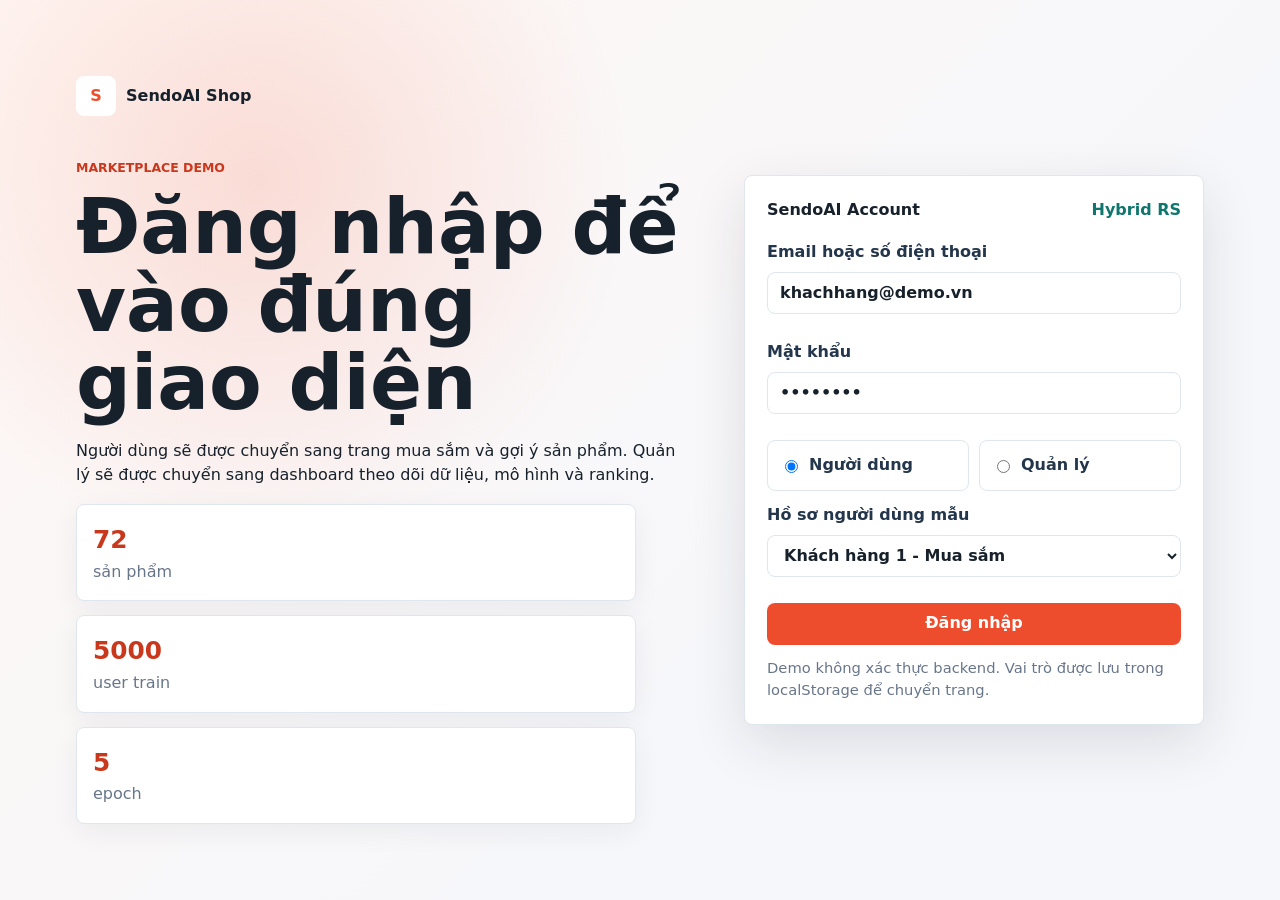
==== admin.html @ 26d89d8d "Split login user and admin pages" ====
<!doctype html>
<html lang="vi">
  <head>
    <meta charset="UTF-8" />
    <meta name="viewport" content="width=device-width, initial-scale=1.0" />
    <title>Trang quản lý - SendoAI Shop</title>
    <link rel="stylesheet" href="styles.css" />
  </head>
  <body data-page="admin">
    <header class="topbar">
      <a class="brand" href="admin.html" aria-label="SendoAI Admin"><span class="brand-logo">S</span><span>SendoAI Admin</span></a>
      <form class="search" role="search"><span aria-hidden="true">⌕</span><input id="adminSearchInput" type="search" placeholder="Tìm sản phẩm trong dashboard..." /></form>
      <nav class="nav-links" aria-label="Điều hướng">
        <a href="#adminDashboard">Dashboard</a>
        <a href="#model">Mô hình</a>
      </nav>
      <button class="ghost-button" id="logoutButton" type="button">Đăng xuất</button>
    </header>

    <main>
      <section id="adminDashboard" class="section admin-section">
        <div class="section-heading">
          <div><p class="eyebrow">Admin dashboard</p><h1>Giao diện người quản lý</h1></div>
          <p class="section-note">Theo dõi dữ liệu train, danh mục, top sản phẩm và cấu hình hệ thống gợi ý.</p>
        </div>
        <div class="admin-grid">
          <article><span>Sản phẩm</span><strong id="adminProductCount">0</strong><small>Sản phẩm đang hiển thị</small></article>
          <article><span>Người dùng train</span><strong id="adminUserCount">0</strong><small>Từ dataset Olist</small></article>
          <article><span>Tương tác</span><strong id="adminInteractionCount">0</strong><small>Dùng cho Matrix Factorization</small></article>
          <article><span>Epoch</span><strong>5</strong><small>Huấn luyện CF</small></article>
        </div>
        <div class="admin-layout">
          <div class="admin-panel">
            <h3>Cấu hình Hybrid</h3>
            <p>Quản lý điều chỉnh tỷ lệ CF/CB để kiểm tra tác động lên ranking.</p>
            <div class="weight-control">
              <div><span>Trọng số hiện tại</span><strong id="adminWeightLabel">55% CF / 45% CB</strong></div>
              <input id="adminHybridWeight" type="range" min="0" max="100" value="55" />
            </div>
            <div class="formula"><span>Ranking formula</span><strong id="adminFormulaText">Hybrid = 0.55 × CF + 0.45 × CB</strong></div>
          </div>
          <div class="admin-panel">
            <h3>Top sản phẩm theo Hybrid</h3>
            <div class="admin-table" id="adminTopProducts"></div>
          </div>
          <div class="admin-panel">
            <h3>Phân bố danh mục</h3>
            <div class="admin-table" id="adminCategories"></div>
          </div>
        </div>
      </section>

      <section id="model" class="section model-section">
        <div class="section-heading">
          <div><p class="eyebrow">Training report</p><h2>Hệ thống gợi ý đã huấn luyện</h2></div>
          <p class="section-note">Dataset Olist, CF Matrix Factorization 5 epoch, kết hợp Content-Based.</p>
        </div>
        <div class="training-panel">
          <div><h3>RMSE theo epoch</h3><div id="epochBars" class="epoch-bars"></div></div>
          <div class="metric-list">
            <div><span>Users</span><strong id="metricUsers">0</strong></div>
            <div><span>Items</span><strong id="metricItems">0</strong></div>
            <div><span>Interactions</span><strong id="metricInteractions">0</strong></div>
          </div>
        </div>
      </section>
    </main>

    <div class="toast" id="toast" role="status" aria-live="polite"></div>
    <script src="model_data.js"></script>
    <script src="script.js"></script>
  </body>
</html>
---- styles.css ----
:root {
  --bg: #f6f7fb;
  --surface: #ffffff;
  --ink: #17212b;
  --muted: #68768a;
  --line: #dfe6ee;
  --primary: #ee4d2d;
  --primary-dark: #c9381c;
  --teal: #0f766e;
  --navy: #24364b;
  --yellow: #f6b73c;
  --soft: #fff3ee;
  --mint: #dff3eb;
  --shadow: 0 18px 55px rgba(23, 33, 43, 0.12);
}

* {
  box-sizing: border-box;
}

main,
section,
article,
aside,
form,
img,
.hero > *,
.topbar > *,
.recommendation-shell > *,
.training-panel > * {
  min-width: 0;
}

html {
  scroll-behavior: smooth;
}

body {
  margin: 0;
  overflow-x: hidden;
  background: var(--bg);
  color: var(--ink);
  font-family: Inter, ui-sans-serif, system-ui, -apple-system, BlinkMacSystemFont, "Segoe UI", sans-serif;
  line-height: 1.55;
}

button,
input,
select {
  font: inherit;
}

button {
  cursor: pointer;
}

a {
  color: inherit;
  text-decoration: none;
}

.topbar {
  position: sticky;
  top: 0;
  z-index: 40;
  display: grid;
  grid-template-columns: auto minmax(220px, 520px) 1fr auto auto;
  align-items: center;
  gap: 14px;
  min-height: 74px;
  padding: 12px clamp(18px, 4vw, 56px);
  background: linear-gradient(90deg, #f94f2f, #ff7048);
  color: white;
  box-shadow: 0 8px 24px rgba(201, 56, 28, 0.2);
}

.brand {
  display: inline-flex;
  align-items: center;
  gap: 10px;
  font-weight: 900;
}

.brand-logo {
  display: grid;
  place-items: center;
  width: 40px;
  height: 40px;
  border-radius: 8px;
  background: white;
  color: var(--primary);
}

.search {
  display: flex;
  align-items: center;
  gap: 8px;
  min-height: 46px;
  padding: 0 14px;
  border-radius: 8px;
  background: white;
  color: var(--muted);
}

.search input {
  width: 100%;
  border: 0;
  outline: 0;
  color: var(--ink);
}

.nav-links {
  display: flex;
  justify-content: flex-end;
  gap: 18px;
  font-weight: 700;
}

.ghost-button,
.cart-button,
.primary-button,
.secondary-button {
  min-height: 42px;
  border-radius: 8px;
  font-weight: 900;
}

.ghost-button {
  padding: 0 14px;
  border: 1px solid rgba(255, 255, 255, 0.55);
  background: rgba(255, 255, 255, 0.14);
  color: white;
}

.cart-button {
  display: inline-flex;
  align-items: center;
  gap: 10px;
  padding: 0 14px;
  border: 0;
  background: var(--navy);
  color: white;
}

.cart-button strong {
  display: grid;
  place-items: center;
  min-width: 24px;
  height: 24px;
  border-radius: 50%;
  background: white;
  color: var(--primary);
}

.hero {
  display: grid;
  grid-template-columns: minmax(0, 1.05fr) minmax(320px, 0.75fr);
  gap: clamp(28px, 5vw, 70px);
  align-items: center;
  padding: clamp(50px, 7vw, 90px) clamp(18px, 5vw, 72px);
  background:
    radial-gradient(circle at 80% 20%, rgba(238, 77, 45, 0.14), transparent 32%),
    linear-gradient(180deg, #fff7f4 0%, #f6f7fb 100%);
}

.login-page {
  min-height: 100vh;
  background:
    radial-gradient(circle at 20% 20%, rgba(238, 77, 45, 0.16), transparent 30%),
    linear-gradient(135deg, #fff7f4 0%, #f6f7fb 68%);
}

.login-screen {
  display: grid;
  grid-template-columns: minmax(0, 1fr) minmax(320px, 460px);
  align-items: center;
  gap: clamp(28px, 5vw, 70px);
  min-height: 100vh;
  padding: clamp(28px, 6vw, 76px);
}

.login-hero {
  max-width: 760px;
}

.login-brand {
  margin-bottom: 42px;
}

.auth-page-card {
  padding: 28px;
}

.form-note {
  margin: 0;
  color: var(--muted);
  font-size: 0.92rem;
}

.hero-copy {
  max-width: 780px;
}

.eyebrow {
  margin: 0 0 10px;
  color: var(--primary-dark);
  font-size: 0.78rem;
  font-weight: 900;
  letter-spacing: 0;
  text-transform: uppercase;
}

h1,
h2,
h3,
p {
  overflow-wrap: anywhere;
}

h1 {
  margin: 0;
  font-size: clamp(2.35rem, 6vw, 5.2rem);
  line-height: 1.02;
  letter-spacing: 0;
}

h2 {
  margin: 0;
  font-size: clamp(1.6rem, 3vw, 2.7rem);
  line-height: 1.14;
}

h3 {
  margin: 0 0 8px;
}

.hero-copy > p:not(.eyebrow),
.section-note,
.auth-copy p,
.login-card p,
.profile-panel p,
.model-grid p {
  color: var(--muted);
}

.hero-actions {
  display: flex;
  flex-wrap: wrap;
  gap: 12px;
  margin: 28px 0;
}

.primary-button {
  padding: 0 18px;
  border: 0;
  background: var(--primary);
  color: white;
}

.primary-button:hover {
  background: var(--primary-dark);
}

.secondary-button {
  display: inline-flex;
  align-items: center;
  justify-content: center;
  padding: 0 18px;
  border: 1px solid var(--line);
  background: white;
  color: var(--ink);
}

.full-width {
  width: 100%;
}

.hero-stats,
.category-strip,
.model-grid,
.metric-list {
  display: grid;
  gap: 14px;
}

.hero-stats {
  grid-template-columns: repeat(3, minmax(0, 1fr));
  max-width: 560px;
}

.hero-stats div,
.category-card,
.login-card,
.profile-panel,
.product-card,
.model-grid article,
.training-panel {
  border: 1px solid var(--line);
  border-radius: 8px;
  background: var(--surface);
  box-shadow: 0 8px 28px rgba(23, 33, 43, 0.06);
}

.hero-stats div {
  padding: 16px;
}

.hero-stats strong {
  display: block;
  color: var(--primary-dark);
  font-size: 1.55rem;
}

.hero-stats span {
  color: var(--muted);
}

.login-card {
  padding: 22px;
  box-shadow: var(--shadow);
}

.login-card-header {
  display: flex;
  justify-content: space-between;
  gap: 12px;
  margin-bottom: 18px;
  font-weight: 900;
}

.login-card-header strong {
  color: var(--teal);
}

label {
  display: grid;
  gap: 7px;
  margin-bottom: 14px;
  color: var(--navy);
  font-weight: 800;
}

input,
select {
  width: 100%;
  min-height: 42px;
  padding: 0 12px;
  border: 1px solid var(--line);
  border-radius: 8px;
  background: white;
  color: var(--ink);
}

.category-strip {
  grid-template-columns: repeat(6, minmax(0, 1fr));
  padding: 0 clamp(18px, 5vw, 72px) 34px;
  margin-top: -24px;
}

.category-card {
  display: flex;
  align-items: center;
  gap: 12px;
  padding: 16px;
}

.category-card span {
  display: grid;
  place-items: center;
  width: 42px;
  height: 42px;
  border-radius: 8px;
  background: var(--soft);
  color: var(--primary);
  font-weight: 900;
}

.category-card strong {
  display: block;
}

.category-card small {
  color: var(--muted);
}

.section {
  padding: clamp(52px, 7vw, 84px) clamp(18px, 5vw, 72px);
}

.soft-section,
.model-section,
.admin-section {
  background: #fff7f4;
}

.admin-only {
  display: none;
}

body[data-role="admin"] .admin-only {
  display: block;
}

body[data-role="admin"] .user-only,
body[data-role="admin"] .category-strip,
body[data-role="admin"] .cart-button {
  display: none;
}

body[data-role="user"] .admin-only,
body[data-role="guest"] .admin-only {
  display: none;
}

.section-heading {
  display: flex;
  align-items: flex-end;
  justify-content: space-between;
  gap: 24px;
  max-width: 1240px;
  margin: 0 auto 24px;
}

.profile-tabs,
.filter-tabs,
.tag-list {
  display: flex;
  flex-wrap: wrap;
  gap: 10px;
}

.profile-tabs button,
.filter-tabs button {
  min-height: 40px;
  padding: 0 14px;
  border: 1px solid var(--line);
  border-radius: 8px;
  background: white;
  color: var(--ink);
  font-weight: 900;
}

.profile-tabs button.active,
.filter-tabs button.active {
  border-color: var(--primary);
  background: var(--primary);
  color: white;
}

.recommendation-shell {
  display: grid;
  grid-template-columns: 320px minmax(0, 1fr);
  gap: 18px;
  max-width: 1240px;
  margin: 0 auto;
}

.profile-panel {
  padding: 22px;
}

.tag-list span {
  padding: 6px 10px;
  border-radius: 999px;
  background: var(--mint);
  color: var(--teal);
  font-weight: 900;
}

.weight-control {
  margin: 20px 0;
  padding-top: 18px;
  border-top: 1px solid var(--line);
}

.weight-control div {
  display: flex;
  justify-content: space-between;
  gap: 12px;
  margin-bottom: 8px;
}

.weight-control span {
  color: var(--muted);
}

.weight-control input {
  padding: 0;
  accent-color: var(--primary);
}

.formula {
  padding: 14px;
  border-radius: 8px;
  background: var(--soft);
}

.formula span {
  display: block;
  color: var(--primary-dark);
  font-size: 0.8rem;
  font-weight: 900;
  text-transform: uppercase;
}

.product-grid {
  display: grid;
  grid-template-columns: repeat(4, minmax(0, 1fr));
  gap: 16px;
  max-width: 1240px;
  margin: 0 auto;
}

.compact-grid {
  grid-template-columns: repeat(5, minmax(0, 1fr));
}

.product-card {
  overflow: hidden;
}

.product-visual {
  position: relative;
  display: grid;
  place-items: center;
  width: 100%;
  aspect-ratio: 1.15 / 1;
  border: 0;
  color: white;
}

.product-visual span {
  font-size: 3rem;
}

.product-visual small {
  position: absolute;
  right: 12px;
  bottom: 10px;
  font-weight: 900;
}

.product-info {
  padding: 14px;
}

.product-meta,
.score-row,
.card-actions {
  display: flex;
  align-items: center;
  justify-content: space-between;
  gap: 10px;
}

.product-meta {
  color: var(--muted);
  font-size: 0.84rem;
}

.product-meta strong {
  color: var(--yellow);
}

.product-info h3 {
  min-height: 52px;
  margin: 8px 0;
  font-size: 1rem;
  line-height: 1.28;
}

.price {
  margin: 0 0 10px;
  color: var(--primary);
  font-size: 1.1rem;
  font-weight: 900;
}

.score-chips {
  display: flex;
  flex-wrap: wrap;
  gap: 7px;
  margin-bottom: 10px;
}

.score-chips span {
  padding: 4px 8px;
  border-radius: 999px;
  background: #f1f4f7;
  color: var(--muted);
  font-size: 0.76rem;
  font-weight: 900;
}

.score-bar {
  height: 8px;
  overflow: hidden;
  border-radius: 999px;
  background: #edf1f4;
}

.score-bar span {
  display: block;
  height: 100%;
  border-radius: inherit;
  background: var(--primary);
}

.score-row {
  margin-top: 8px;
  color: var(--muted);
  font-size: 0.84rem;
}

.card-actions {
  margin-top: 12px;
}

.card-actions button {
  min-height: 36px;
  padding: 0 10px;
  border-radius: 8px;
  font-weight: 900;
}

.card-actions button:first-child {
  border: 0;
  background: var(--primary);
  color: white;
}

.card-actions button:last-child {
  border: 1px solid var(--line);
  background: white;
}

.model-grid {
  grid-template-columns: repeat(4, minmax(0, 1fr));
  max-width: 1240px;
  margin: 0 auto;
}

.admin-grid {
  display: grid;
  grid-template-columns: repeat(4, minmax(0, 1fr));
  gap: 16px;
  max-width: 1240px;
  margin: 0 auto 18px;
}

.admin-grid article,
.admin-panel {
  border: 1px solid var(--line);
  border-radius: 8px;
  background: white;
  box-shadow: 0 8px 28px rgba(23, 33, 43, 0.06);
}

.admin-grid article {
  padding: 18px;
}

.admin-grid span,
.admin-grid small {
  display: block;
  color: var(--muted);
}

.admin-grid strong {
  display: block;
  margin: 4px 0;
  color: var(--primary-dark);
  font-size: 2rem;
}

.admin-layout {
  display: grid;
  grid-template-columns: 340px minmax(0, 1fr) minmax(0, 0.8fr);
  gap: 16px;
  max-width: 1240px;
  margin: 0 auto;
}

.admin-panel {
  padding: 20px;
}

.admin-panel p {
  color: var(--muted);
}

.admin-table {
  display: grid;
  gap: 10px;
}

.admin-row {
  display: grid;
  grid-template-columns: 34px minmax(0, 1fr) auto auto;
  align-items: center;
  gap: 10px;
  padding: 10px;
  border-radius: 8px;
  background: #f8fafc;
}

.admin-row span {
  display: grid;
  place-items: center;
  width: 28px;
  height: 28px;
  border-radius: 8px;
  background: var(--soft);
  color: var(--primary);
  font-weight: 900;
}

.admin-row em {
  color: var(--muted);
  font-style: normal;
  font-size: 0.84rem;
}

.admin-row b {
  color: var(--teal);
}

.model-grid article {
  padding: 20px;
}

.model-grid article > span {
  display: grid;
  place-items: center;
  width: 38px;
  height: 32px;
  margin-bottom: 14px;
  border-radius: 8px;
  background: var(--soft);
  color: var(--primary);
  font-weight: 900;
}

.training-panel {
  display: grid;
  grid-template-columns: minmax(0, 1fr) 320px;
  gap: 22px;
  max-width: 1240px;
  margin: 18px auto 0;
  padding: 22px;
}

.epoch-bars {
  display: grid;
  gap: 10px;
}

.epoch-row {
  display: grid;
  grid-template-columns: 76px minmax(0, 1fr) 70px;
  align-items: center;
  gap: 12px;
}

.epoch-track {
  height: 10px;
  overflow: hidden;
  border-radius: 999px;
  background: #edf1f4;
}

.epoch-track span {
  display: block;
  height: 100%;
  border-radius: inherit;
  background: var(--teal);
}

.metric-list {
  grid-template-columns: 1fr;
}

.metric-list div {
  display: flex;
  justify-content: space-between;
  padding: 14px;
  border-radius: 8px;
  background: #f8fafc;
}

.modal {
  position: fixed;
  inset: 0;
  z-index: 80;
  display: none;
  place-items: center;
  padding: 18px;
  background: rgba(23, 33, 43, 0.5);
}

.modal.open {
  display: grid;
}

.modal-panel {
  position: relative;
  width: min(860px, 100%);
  border-radius: 8px;
  background: white;
  box-shadow: var(--shadow);
}

.close-button {
  position: absolute;
  top: 12px;
  right: 12px;
  width: 38px;
  height: 38px;
  border: 1px solid var(--line);
  border-radius: 8px;
  background: white;
  font-size: 1.4rem;
}

.auth-layout {
  display: grid;
  grid-template-columns: 0.85fr 1fr;
  gap: 22px;
  padding: 34px;
}

.auth-copy {
  padding: 22px;
  border-radius: 8px;
  background: var(--soft);
}

.auth-form {
  display: grid;
  gap: 12px;
}

.role-picker {
  display: grid;
  grid-template-columns: repeat(2, minmax(0, 1fr));
  gap: 10px;
}

.role-picker label {
  display: flex;
  align-items: center;
  gap: 8px;
  margin: 0;
  padding: 12px;
  border: 1px solid var(--line);
  border-radius: 8px;
}

.role-picker input {
  width: auto;
  min-height: auto;
}

.cart-drawer {
  position: fixed;
  top: 0;
  right: 0;
  z-index: 70;
  display: flex;
  flex-direction: column;
  width: min(410px, 100vw);
  height: 100vh;
  padding: 22px;
  border-left: 1px solid var(--line);
  background: white;
  box-shadow: var(--shadow);
  transform: translateX(105%);
  transition: transform 200ms ease;
}

.cart-drawer.open {
  transform: translateX(0);
}

.cart-head,
.cart-total,
.cart-item {
  display: flex;
  align-items: center;
  justify-content: space-between;
  gap: 12px;
}

.cart-head button {
  width: 38px;
  height: 38px;
  border: 1px solid var(--line);
  border-radius: 8px;
  background: white;
  font-size: 1.4rem;
}

.cart-items {
  display: grid;
  gap: 12px;
  flex: 1;
  overflow: auto;
  padding: 18px 0;
}

.cart-item {
  padding: 12px;
  border: 1px solid var(--line);
  border-radius: 8px;
}

.cart-item span {
  color: var(--muted);
}

.cart-total {
  padding: 16px 0;
  border-top: 1px solid var(--line);
}

.empty {
  color: var(--muted);
}

.toast {
  position: fixed;
  left: 50%;
  bottom: 24px;
  z-index: 90;
  max-width: min(520px, calc(100vw - 32px));
  padding: 12px 16px;
  border-radius: 8px;
  background: var(--ink);
  color: white;
  opacity: 0;
  transform: translate(-50%, 16px);
  transition: opacity 180ms ease, transform 180ms ease;
}

.toast.show {
  opacity: 1;
  transform: translate(-50%, 0);
}

@media (max-width: 1100px) {
  .topbar {
    grid-template-columns: auto minmax(200px, 1fr) auto auto;
  }

  .nav-links {
    display: none;
  }

  .hero,
  .login-screen,
  .recommendation-shell,
  .training-panel,
  .admin-layout {
    grid-template-columns: 1fr;
  }

  .category-strip,
  .product-grid,
  .compact-grid,
  .model-grid,
  .admin-grid {
    grid-template-columns: repeat(2, minmax(0, 1fr));
  }
}

@media (max-width: 720px) {
  .topbar {
    display: flex;
    flex-wrap: wrap;
  }

  .brand {
    max-width: calc(100% - 72px);
  }

  .search {
    flex: 1 0 100%;
    order: 5;
  }

  .ghost-button {
    display: none;
  }

  .cart-button {
    position: fixed;
    top: 14px;
    right: 18px;
    width: 46px;
    padding: 0;
    justify-content: center;
  }

  .cart-button span {
    display: none;
  }

  h1 {
    max-width: calc(100vw - 48px);
    font-size: 1.72rem;
    line-height: 1.12;
  }

  .hero-copy,
  .login-hero,
  .login-card,
  .section-heading,
  .recommendation-shell,
  .training-panel {
    width: min(320px, calc(100vw - 48px));
    max-width: min(320px, calc(100vw - 48px));
    justify-self: start;
  }

  .hero-actions {
    display: grid;
    grid-template-columns: 1fr;
  }

  .primary-button,
  .secondary-button {
    width: 100%;
  }
  }

  .hero-stats,
  .category-strip,
  .product-grid,
  .compact-grid,
  .model-grid,
  .admin-grid {
    grid-template-columns: 1fr;
  }

  .admin-row {
    grid-template-columns: 28px minmax(0, 1fr);
  }

  .admin-row em,
  .admin-row b {
    grid-column: 2;
  }

  .section-heading {
    align-items: flex-start;
    flex-direction: column;
  }

  .auth-layout {
    grid-template-columns: 1fr;
    padding: 22px;
  }

  .epoch-row {
    grid-template-columns: 58px minmax(0, 1fr) 62px;
    font-size: 0.86rem;
  }
}
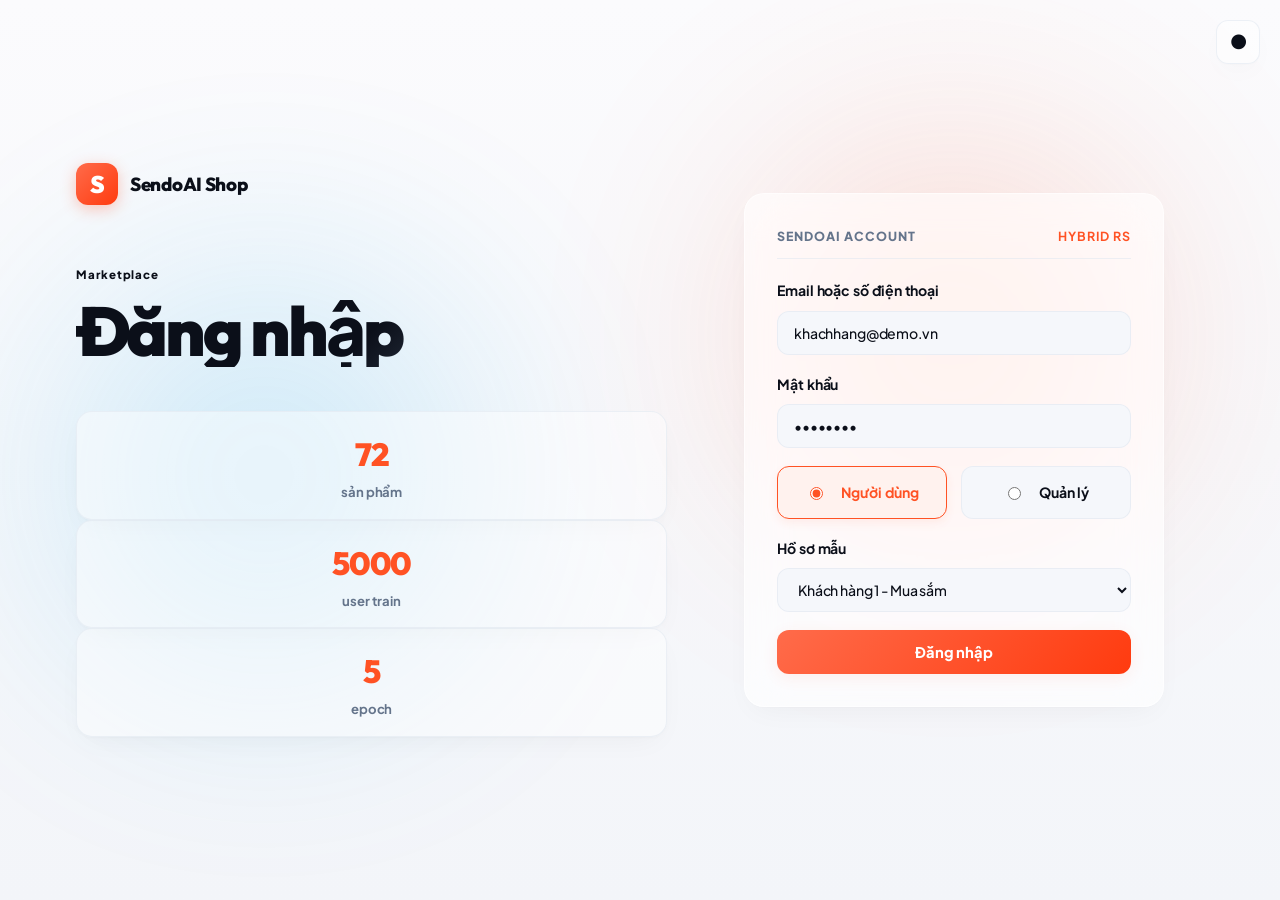
==== commit 8ab050dc: "Refine shopping UI and admin training flow" ====
--- a/admin.html
+++ b/admin.html
@@ -3,48 +3,58 @@
   <head>
     <meta charset="UTF-8" />
     <meta name="viewport" content="width=device-width, initial-scale=1.0" />
-    <title>Trang quản lý - SendoAI Shop</title>
+    <title>Quản lý - SendoAI Shop</title>
+    <link rel="preconnect" href="https://fonts.googleapis.com">
+    <link rel="preconnect" href="https://fonts.gstatic.com" crossorigin>
+    <link href="https://fonts.googleapis.com/css2?family=Inter:wght@300;400;500;600;700&family=Outfit:wght@400;500;600;700;800;900&display=swap" rel="stylesheet">
     <link rel="stylesheet" href="styles.css" />
   </head>
   <body data-page="admin">
     <header class="topbar">
       <a class="brand" href="admin.html" aria-label="SendoAI Admin"><span class="brand-logo">S</span><span>SendoAI Admin</span></a>
-      <form class="search" role="search"><span aria-hidden="true">⌕</span><input id="adminSearchInput" type="search" placeholder="Tìm sản phẩm trong dashboard..." /></form>
+      <form class="search" role="search"><span aria-hidden="true">⌕</span><input id="adminSearchInput" type="search" placeholder="Tìm sản phẩm..." /></form>
       <nav class="nav-links" aria-label="Điều hướng">
         <a href="#adminDashboard">Dashboard</a>
         <a href="#model">Mô hình</a>
       </nav>
+      <button class="theme-toggle" id="themeToggle" type="button" aria-label="Chuyển chế độ tối">●</button>
       <button class="ghost-button" id="logoutButton" type="button">Đăng xuất</button>
     </header>
 
     <main>
       <section id="adminDashboard" class="section admin-section">
         <div class="section-heading">
-          <div><p class="eyebrow">Admin dashboard</p><h1>Giao diện người quản lý</h1></div>
-          <p class="section-note">Theo dõi dữ liệu train, danh mục, top sản phẩm và cấu hình hệ thống gợi ý.</p>
+          <div><p class="eyebrow">Admin</p><h1>Quản lý</h1></div>
         </div>
         <div class="admin-grid">
-          <article><span>Sản phẩm</span><strong id="adminProductCount">0</strong><small>Sản phẩm đang hiển thị</small></article>
-          <article><span>Người dùng train</span><strong id="adminUserCount">0</strong><small>Từ dataset Olist</small></article>
-          <article><span>Tương tác</span><strong id="adminInteractionCount">0</strong><small>Dùng cho Matrix Factorization</small></article>
-          <article><span>Epoch</span><strong>5</strong><small>Huấn luyện CF</small></article>
+          <article><span>Sản phẩm</span><strong id="adminProductCount">0</strong></article>
+          <article><span>User train</span><strong id="adminUserCount">0</strong></article>
+          <article><span>Interactions</span><strong id="adminInteractionCount">0</strong></article>
+          <article><span>Epoch</span><strong id="adminEpochCount">5</strong></article>
         </div>
         <div class="admin-layout">
+          <div class="admin-panel" style="position: relative;">
+            <div class="loading-overlay" id="trainingOverlay"><div class="spinner"></div></div>
+            <h3>Huấn luyện mô hình</h3>
+            <div style="display: flex; flex-direction: column; gap: 10px;">
+              <span id="trainingStatusText" style="font-size: 0.85rem; color: var(--muted); font-weight: 600;">Sẵn sàng</span>
+              <button class="primary-button full-width" id="btnRetrain" type="button">Huấn luyện lại</button>
+            </div>
+          </div>
           <div class="admin-panel">
-            <h3>Cấu hình Hybrid</h3>
-            <p>Quản lý điều chỉnh tỷ lệ CF/CB để kiểm tra tác động lên ranking.</p>
+            <h3>Hybrid</h3>
             <div class="weight-control">
-              <div><span>Trọng số hiện tại</span><strong id="adminWeightLabel">55% CF / 45% CB</strong></div>
+              <div><span>Trọng số</span><strong id="adminWeightLabel">55% CF / 45% CB</strong></div>
               <input id="adminHybridWeight" type="range" min="0" max="100" value="55" />
             </div>
-            <div class="formula"><span>Ranking formula</span><strong id="adminFormulaText">Hybrid = 0.55 × CF + 0.45 × CB</strong></div>
+            <div class="formula"><span>Formula</span><strong id="adminFormulaText">Hybrid = 0.55 × CF + 0.45 × CB</strong></div>
           </div>
           <div class="admin-panel">
-            <h3>Top sản phẩm theo Hybrid</h3>
+            <h3>Top Hybrid</h3>
             <div class="admin-table" id="adminTopProducts"></div>
           </div>
           <div class="admin-panel">
-            <h3>Phân bố danh mục</h3>
+            <h3>Danh mục</h3>
             <div class="admin-table" id="adminCategories"></div>
           </div>
         </div>
@@ -52,11 +62,10 @@
 
       <section id="model" class="section model-section">
         <div class="section-heading">
-          <div><p class="eyebrow">Training report</p><h2>Hệ thống gợi ý đã huấn luyện</h2></div>
-          <p class="section-note">Dataset Olist, CF Matrix Factorization 5 epoch, kết hợp Content-Based.</p>
+          <div><p class="eyebrow">Training</p><h2>Mô hình</h2></div>
         </div>
         <div class="training-panel">
-          <div><h3>RMSE theo epoch</h3><div id="epochBars" class="epoch-bars"></div></div>
+          <div><h3>RMSE</h3><div id="epochBars" class="epoch-bars"></div></div>
           <div class="metric-list">
             <div><span>Users</span><strong id="metricUsers">0</strong></div>
             <div><span>Items</span><strong id="metricItems">0</strong></div>
--- a/styles.css
+++ b/styles.css
@@ -1,17 +1,59 @@
+/* Aether Glass Design System for SendoAI Shop */
+@import url('https://fonts.googleapis.com/css2?family=Plus+Jakarta+Sans:wght@300;400;500;600;700;800&family=Outfit:wght@400;500;600;700;800;900&display=swap');
+
 :root {
-  --bg: #f6f7fb;
-  --surface: #ffffff;
-  --ink: #17212b;
-  --muted: #68768a;
-  --line: #dfe6ee;
-  --primary: #ee4d2d;
-  --primary-dark: #c9381c;
-  --teal: #0f766e;
-  --navy: #24364b;
-  --yellow: #f6b73c;
-  --soft: #fff3ee;
-  --mint: #dff3eb;
-  --shadow: 0 18px 55px rgba(23, 33, 43, 0.12);
+  --font-header: 'Outfit', sans-serif;
+  --font-body: 'Plus Jakarta Sans', sans-serif;
+  
+  /* Light Theme - Warm Alabaster Glass */
+  --bg: #f5f7fb;
+  --bg-gradient: linear-gradient(180deg, #fbfbfd 0%, #f3f5f9 100%);
+  --surface: rgba(255, 255, 255, 0.45);
+  --surface-solid: #ffffff;
+  --surface-hover: rgba(255, 255, 255, 0.7);
+  --ink: #0b0f19;
+  --muted: #64748b;
+  --line: rgba(226, 232, 240, 0.6);
+  --primary: #ff5224;
+  --primary-hover: #e0390f;
+  --primary-light: #fff2ee;
+  --primary-gradient: linear-gradient(135deg, #ff6b4a 0%, #ff3b0f 100%);
+  --teal: #0ea5e9;
+  --navy: #0f172a;
+  --yellow: #f59e0b;
+  --mint: #e0f2fe;
+  --shadow: 0 10px 30px -10px rgba(15, 23, 42, 0.05), 0 1px 3px 0 rgba(15, 23, 42, 0.02);
+  --shadow-hover: 0 20px 40px -15px rgba(255, 82, 36, 0.15);
+  --glass-bg: rgba(255, 255, 255, 0.65);
+  --glass-border: rgba(255, 255, 255, 0.6);
+  --accent-glow: rgba(255, 82, 36, 0.08);
+  --card-visual-gradient: linear-gradient(185deg, #fffcfb 0%, #f4f6fa 100%);
+}
+
+body.dark-theme {
+  /* Dark Theme - Cyberpunk Obsidian */
+  --bg: #070913;
+  --bg-gradient: radial-gradient(circle at 50% 0%, #0d122c 0%, #070913 70%);
+  --surface: rgba(13, 17, 34, 0.4);
+  --surface-solid: #0d1122;
+  --surface-hover: rgba(20, 26, 51, 0.65);
+  --ink: #f1f5f9;
+  --muted: #94a3b8;
+  --line: rgba(255, 255, 255, 0.07);
+  --primary: #ff603b;
+  --primary-hover: #ff7d5e;
+  --primary-light: rgba(255, 96, 59, 0.12);
+  --primary-gradient: linear-gradient(135deg, #ff8c6b 0%, #ff4b2b 100%);
+  --teal: #38bdf8;
+  --navy: #1e293b;
+  --yellow: #fbbf24;
+  --mint: rgba(56, 189, 248, 0.12);
+  --shadow: 0 20px 40px -15px rgba(0, 0, 0, 0.6);
+  --shadow-hover: 0 20px 40px -10px rgba(255, 96, 59, 0.22);
+  --glass-bg: rgba(9, 12, 26, 0.65);
+  --glass-border: rgba(255, 255, 255, 0.06);
+  --accent-glow: rgba(255, 96, 59, 0.18);
+  --card-visual-gradient: linear-gradient(185deg, #0e122b 0%, #070913 100%);
 }
 
 * {
@@ -39,19 +81,70 @@
   margin: 0;
   overflow-x: hidden;
   background: var(--bg);
-  color: var(--ink);
-  font-family: Inter, ui-sans-serif, system-ui, -apple-system, BlinkMacSystemFont, "Segoe UI", sans-serif;
-  line-height: 1.55;
+  background-image: var(--bg-gradient);
+  color: var(--ink);
+  font-family: var(--font-body);
+  line-height: 1.6;
+  -webkit-font-smoothing: antialiased;
+  -moz-osx-font-smoothing: grayscale;
+  text-rendering: optimizeLegibility;
+  min-height: 100vh;
+  position: relative;
+  transition: background-color 0.3s ease, color 0.3s ease;
+}
+
+/* Ambient glow blobs */
+body::before,
+body::after {
+  content: '';
+  position: absolute;
+  width: 400px;
+  height: 400px;
+  border-radius: 50%;
+  filter: blur(120px);
+  z-index: -1;
+  pointer-events: none;
+  opacity: 0.18;
+}
+
+body::before {
+  top: 15%;
+  right: 10%;
+  background: #ff5224;
+}
+
+body::after {
+  bottom: 25%;
+  left: 5%;
+  background: #0ea5e9;
+}
+
+/* Scrollbar customization */
+::-webkit-scrollbar {
+  width: 8px;
+  height: 8px;
+}
+::-webkit-scrollbar-track {
+  background: transparent;
+}
+::-webkit-scrollbar-thumb {
+  background: var(--line);
+  border-radius: 99px;
+}
+::-webkit-scrollbar-thumb:hover {
+  background: var(--muted);
 }
 
 button,
 input,
 select {
   font: inherit;
+  outline: none;
 }
 
 button {
   cursor: pointer;
+  transition: all 0.25s cubic-bezier(0.16, 1, 0.3, 1);
 }
 
 a {
@@ -59,87 +152,176 @@
   text-decoration: none;
 }
 
+/* Premium Navigation Glassmorphism Header */
 .topbar {
   position: sticky;
   top: 0;
-  z-index: 40;
-  display: grid;
-  grid-template-columns: auto minmax(220px, 520px) 1fr auto auto;
+  z-index: 50;
+  display: grid;
+  grid-template-columns: auto minmax(220px, 450px) 1fr auto auto auto;
   align-items: center;
-  gap: 14px;
-  min-height: 74px;
+  gap: 20px;
+  min-height: 76px;
   padding: 12px clamp(18px, 4vw, 56px);
-  background: linear-gradient(90deg, #f94f2f, #ff7048);
-  color: white;
-  box-shadow: 0 8px 24px rgba(201, 56, 28, 0.2);
+  background: var(--glass-bg);
+  backdrop-filter: blur(20px) saturate(180%);
+  -webkit-backdrop-filter: blur(20px) saturate(180%);
+  border-bottom: 1px solid var(--glass-border);
+  color: var(--ink);
+  box-shadow: 0 4px 30px rgba(0, 0, 0, 0.03);
 }
 
 .brand {
   display: inline-flex;
   align-items: center;
+  gap: 12px;
+  font-family: var(--font-header);
+  font-weight: 900;
+  font-size: 1.35rem;
+  letter-spacing: -0.02em;
+}
+
+.brand-logo {
+  display: grid;
+  place-items: center;
+  width: 42px;
+  height: 42px;
+  border-radius: 12px;
+  background: var(--primary-gradient);
+  color: white !important;
+  font-weight: 900;
+  font-size: 1.5rem;
+  box-shadow: 0 4px 15px rgba(255, 82, 36, 0.3);
+}
+
+/* Premium Search Pill */
+.search {
+  display: flex;
+  align-items: center;
   gap: 10px;
-  font-weight: 900;
-}
-
-.brand-logo {
-  display: grid;
-  place-items: center;
-  width: 40px;
-  height: 40px;
-  border-radius: 8px;
-  background: white;
+  min-height: 46px;
+  padding: 0 18px;
+  border-radius: 99px;
+  background: rgba(0, 0, 0, 0.02);
+  border: 1px solid var(--line);
+  color: var(--muted);
+  transition: all 0.25s cubic-bezier(0.16, 1, 0.3, 1);
+}
+
+.dark-theme .search {
+  background: rgba(255, 255, 255, 0.03);
+}
+
+.search:focus-within {
+  border-color: var(--primary);
+  background: var(--surface-solid);
+  box-shadow: 0 0 0 4px var(--accent-glow);
   color: var(--primary);
-}
-
-.search {
-  display: flex;
-  align-items: center;
-  gap: 8px;
-  min-height: 46px;
-  padding: 0 14px;
-  border-radius: 8px;
-  background: white;
-  color: var(--muted);
 }
 
 .search input {
   width: 100%;
   border: 0;
-  outline: 0;
-  color: var(--ink);
+  background: transparent;
+  color: var(--ink);
+  font-weight: 500;
+}
+
+.search input::placeholder {
+  color: var(--muted);
+  opacity: 0.7;
 }
 
 .nav-links {
   display: flex;
   justify-content: flex-end;
-  gap: 18px;
-  font-weight: 700;
-}
-
+  gap: 12px;
+}
+
+.nav-links a {
+  padding: 8px 16px;
+  border-radius: 99px;
+  color: var(--muted);
+  font-weight: 600;
+  font-size: 0.92rem;
+  transition: all 0.2s;
+}
+
+.nav-links a:hover {
+  color: var(--ink);
+  background: rgba(0, 0, 0, 0.03);
+}
+
+.dark-theme .nav-links a:hover {
+  background: rgba(255, 255, 255, 0.04);
+}
+
+.nav-links a.active {
+  color: var(--primary);
+  background: var(--primary-light);
+}
+
+/* Theme Switcher Button */
+.theme-toggle {
+  background: var(--surface);
+  border: 1px solid var(--line);
+  border-radius: 12px;
+  width: 44px;
+  height: 44px;
+  display: grid;
+  place-items: center;
+  color: var(--ink);
+  font-size: 1.2rem;
+  box-shadow: var(--shadow);
+}
+
+.theme-toggle:hover {
+  background: var(--surface-hover);
+  border-color: var(--primary);
+  color: var(--primary);
+  transform: scale(1.05) rotate(15deg);
+}
+
+/* UI Buttons */
 .ghost-button,
 .cart-button,
 .primary-button,
 .secondary-button {
-  min-height: 42px;
-  border-radius: 8px;
-  font-weight: 900;
-}
-
-.ghost-button {
-  padding: 0 14px;
-  border: 1px solid rgba(255, 255, 255, 0.55);
-  background: rgba(255, 255, 255, 0.14);
-  color: white;
-}
-
-.cart-button {
+  min-height: 44px;
+  padding: 0 20px;
+  border-radius: 12px;
+  font-weight: 700;
+  font-size: 0.92rem;
   display: inline-flex;
   align-items: center;
-  gap: 10px;
-  padding: 0 14px;
+  justify-content: center;
+  gap: 8px;
+}
+
+.ghost-button {
+  border: 1px solid var(--line);
+  background: var(--surface);
+  color: var(--ink);
+  box-shadow: var(--shadow);
+}
+
+.ghost-button:hover {
+  background: var(--surface-hover);
+  border-color: var(--primary);
+  color: var(--primary);
+  transform: translateY(-1px);
+}
+
+.cart-button {
   border: 0;
   background: var(--navy);
   color: white;
+  box-shadow: 0 4px 15px rgba(15, 23, 42, 0.15);
+}
+
+.cart-button:hover {
+  transform: translateY(-2px);
+  box-shadow: 0 6px 20px rgba(15, 23, 42, 0.25);
 }
 
 .cart-button strong {
@@ -148,798 +330,747 @@
   min-width: 24px;
   height: 24px;
   border-radius: 50%;
-  background: white;
-  color: var(--primary);
-}
-
-.hero {
-  display: grid;
-  grid-template-columns: minmax(0, 1.05fr) minmax(320px, 0.75fr);
-  gap: clamp(28px, 5vw, 70px);
-  align-items: center;
-  padding: clamp(50px, 7vw, 90px) clamp(18px, 5vw, 72px);
-  background:
-    radial-gradient(circle at 80% 20%, rgba(238, 77, 45, 0.14), transparent 32%),
-    linear-gradient(180deg, #fff7f4 0%, #f6f7fb 100%);
-}
-
-.login-page {
-  min-height: 100vh;
-  background:
-    radial-gradient(circle at 20% 20%, rgba(238, 77, 45, 0.16), transparent 30%),
-    linear-gradient(135deg, #fff7f4 0%, #f6f7fb 68%);
-}
-
-.login-screen {
-  display: grid;
-  grid-template-columns: minmax(0, 1fr) minmax(320px, 460px);
-  align-items: center;
-  gap: clamp(28px, 5vw, 70px);
-  min-height: 100vh;
-  padding: clamp(28px, 6vw, 76px);
-}
-
-.login-hero {
-  max-width: 760px;
-}
-
-.login-brand {
-  margin-bottom: 42px;
-}
-
-.auth-page-card {
-  padding: 28px;
-}
-
-.form-note {
-  margin: 0;
-  color: var(--muted);
-  font-size: 0.92rem;
-}
-
-.hero-copy {
-  max-width: 780px;
-}
-
-.eyebrow {
-  margin: 0 0 10px;
-  color: var(--primary-dark);
-  font-size: 0.78rem;
-  font-weight: 900;
-  letter-spacing: 0;
-  text-transform: uppercase;
-}
-
-h1,
-h2,
-h3,
-p {
-  overflow-wrap: anywhere;
-}
-
-h1 {
-  margin: 0;
-  font-size: clamp(2.35rem, 6vw, 5.2rem);
-  line-height: 1.02;
-  letter-spacing: 0;
-}
-
-h2 {
-  margin: 0;
-  font-size: clamp(1.6rem, 3vw, 2.7rem);
-  line-height: 1.14;
-}
-
-h3 {
-  margin: 0 0 8px;
-}
-
-.hero-copy > p:not(.eyebrow),
-.section-note,
-.auth-copy p,
-.login-card p,
-.profile-panel p,
-.model-grid p {
-  color: var(--muted);
-}
-
-.hero-actions {
-  display: flex;
-  flex-wrap: wrap;
-  gap: 12px;
-  margin: 28px 0;
+  background: var(--primary-gradient);
+  color: white;
+  font-size: 0.75rem;
+  font-weight: 800;
+  box-shadow: 0 2px 6px rgba(255, 82, 36, 0.2);
 }
 
 .primary-button {
-  padding: 0 18px;
   border: 0;
-  background: var(--primary);
+  background: var(--primary-gradient);
   color: white;
+  box-shadow: 0 4px 16px var(--accent-glow);
 }
 
 .primary-button:hover {
-  background: var(--primary-dark);
+  transform: translateY(-2px);
+  box-shadow: var(--shadow-hover);
 }
 
 .secondary-button {
-  display: inline-flex;
-  align-items: center;
-  justify-content: center;
-  padding: 0 18px;
   border: 1px solid var(--line);
-  background: white;
-  color: var(--ink);
+  background: var(--surface-solid);
+  color: var(--ink);
+  box-shadow: var(--shadow);
+}
+
+.secondary-button:hover {
+  background: var(--bg);
+  border-color: var(--muted);
+  transform: translateY(-1px);
 }
 
 .full-width {
   width: 100%;
 }
 
-.hero-stats,
-.category-strip,
-.model-grid,
-.metric-list {
-  display: grid;
+/* Hero Section */
+.hero {
+  display: grid;
+  grid-template-columns: minmax(0, 1.15fr) minmax(320px, 0.85fr);
+  gap: clamp(32px, 6vw, 84px);
+  align-items: center;
+  padding: clamp(64px, 8vw, 108px) clamp(18px, 5vw, 72px);
+  border-bottom: 1px solid var(--line);
+}
+
+.hero-copy {
+  max-width: 760px;
+}
+
+h1 {
+  margin: 0 0 20px;
+  font-family: var(--font-header);
+  font-weight: 900;
+  font-size: clamp(2.4rem, 6vw, 4rem);
+  line-height: 1.08;
+  letter-spacing: -0.03em;
+  background: linear-gradient(135deg, var(--ink) 50%, var(--muted) 100%);
+  -webkit-background-clip: text;
+  -webkit-text-fill-color: transparent;
+}
+
+.dark-theme h1 {
+  background: linear-gradient(135deg, #ffffff 40%, #94a3b8 100%);
+  -webkit-background-clip: text;
+  -webkit-text-fill-color: transparent;
+}
+
+.hero-copy p {
+  font-size: 1.15rem;
+  color: var(--muted);
+  margin: 0;
+  max-width: 620px;
+  font-weight: 500;
+}
+
+.hero-actions {
+  display: flex;
+  flex-wrap: wrap;
+  gap: 16px;
+  margin-top: 36px;
+}
+
+/* Category Strip */
+.category-strip {
+  display: grid;
+  grid-template-columns: repeat(6, minmax(0, 1fr));
+  gap: 18px;
+  padding: 28px clamp(18px, 5vw, 72px);
+  background: var(--surface-solid);
+  border-bottom: 1px solid var(--line);
+  overflow-x: auto;
+}
+
+.category-card {
+  display: flex;
+  align-items: center;
   gap: 14px;
-}
-
-.hero-stats {
-  grid-template-columns: repeat(3, minmax(0, 1fr));
-  max-width: 560px;
-}
-
-.hero-stats div,
-.category-card,
-.login-card,
-.profile-panel,
-.product-card,
-.model-grid article,
-.training-panel {
+  padding: 16px 20px;
+  border-radius: 16px;
+  background: var(--bg);
   border: 1px solid var(--line);
-  border-radius: 8px;
+  text-align: left;
+  transition: all 0.3s cubic-bezier(0.16, 1, 0.3, 1);
+}
+
+.category-card:hover {
+  transform: translateY(-4px);
+  border-color: var(--primary);
+  background: var(--surface-solid);
+  box-shadow: var(--shadow-hover);
+}
+
+.category-card span {
+  display: grid;
+  place-items: center;
+  width: 44px;
+  height: 44px;
+  border-radius: 10px;
+  background: var(--primary-light);
+  color: var(--primary);
+  font-size: 1.4rem;
+  font-weight: 800;
+  box-shadow: 0 4px 10px rgba(255, 82, 36, 0.08);
+}
+
+.category-card div {
+  display: flex;
+  flex-direction: column;
+}
+
+.category-card strong {
+  color: var(--ink);
+  font-size: 1rem;
+  font-weight: 700;
+  font-family: var(--font-header);
+}
+
+.category-card small {
+  color: var(--muted);
+  font-size: 0.8rem;
+  font-weight: 500;
+}
+
+/* Section Layouts */
+.section {
+  padding: 80px clamp(18px, 5vw, 72px);
+  max-width: 1400px;
+  margin: 0 auto;
+}
+
+.soft-section {
   background: var(--surface);
-  box-shadow: 0 8px 28px rgba(23, 33, 43, 0.06);
-}
-
-.hero-stats div {
-  padding: 16px;
-}
-
-.hero-stats strong {
-  display: block;
-  color: var(--primary-dark);
-  font-size: 1.55rem;
-}
-
-.hero-stats span {
-  color: var(--muted);
-}
-
-.login-card {
-  padding: 22px;
+  border-top: 1px solid var(--line);
+  border-bottom: 1px solid var(--line);
+  max-width: 100%;
+}
+
+.section-heading {
+  display: flex;
+  justify-content: space-between;
+  align-items: flex-end;
+  gap: 28px;
+  margin-bottom: 44px;
+  border-bottom: 1px solid var(--line);
+  padding-bottom: 20px;
+}
+
+.section-heading h2 {
+  margin: 0;
+  font-family: var(--font-header);
+  font-weight: 800;
+  font-size: 2.1rem;
+  letter-spacing: -0.02em;
+}
+
+/* Recommendation Shell Layout */
+.recommendation-shell {
+  display: grid;
+  grid-template-columns: 340px minmax(0, 1fr);
+  gap: 32px;
+}
+
+.profile-panel {
+  background: var(--glass-bg);
+  backdrop-filter: blur(20px) saturate(180%);
+  -webkit-backdrop-filter: blur(20px) saturate(180%);
+  border: 1px solid var(--glass-border);
+  padding: 30px;
+  border-radius: 20px;
   box-shadow: var(--shadow);
-}
-
-.login-card-header {
+  height: fit-content;
+  position: sticky;
+  top: 110px;
+}
+
+.profile-panel h3 {
+  margin: 0 0 12px;
+  font-family: var(--font-header);
+  font-weight: 800;
+  font-size: 1.3rem;
+}
+
+.profile-panel p {
+  font-size: 0.95rem;
+  margin-bottom: 24px;
+  color: var(--muted);
+}
+
+.weight-control {
+  background: var(--bg);
+  padding: 20px;
+  border-radius: 16px;
+  border: 1px solid var(--line);
+  margin-bottom: 24px;
+  box-shadow: inset 0 2px 4px rgba(0,0,0,0.01);
+}
+
+.weight-control div {
   display: flex;
   justify-content: space-between;
-  gap: 12px;
-  margin-bottom: 18px;
-  font-weight: 900;
-}
-
-.login-card-header strong {
-  color: var(--teal);
-}
-
-label {
-  display: grid;
-  gap: 7px;
-  margin-bottom: 14px;
-  color: var(--navy);
+  margin-bottom: 12px;
+  font-size: 0.88rem;
+  font-weight: 600;
+  color: var(--muted);
+}
+
+.weight-control strong {
+  color: var(--primary);
   font-weight: 800;
-}
-
-input,
-select {
+  font-family: var(--font-header);
+  font-size: 1rem;
+}
+
+.weight-control input[type="range"] {
   width: 100%;
-  min-height: 42px;
-  padding: 0 12px;
-  border: 1px solid var(--line);
-  border-radius: 8px;
-  background: white;
-  color: var(--ink);
-}
-
-.category-strip {
-  grid-template-columns: repeat(6, minmax(0, 1fr));
-  padding: 0 clamp(18px, 5vw, 72px) 34px;
-  margin-top: -24px;
-}
-
-.category-card {
-  display: flex;
-  align-items: center;
-  gap: 12px;
-  padding: 16px;
-}
-
-.category-card span {
-  display: grid;
-  place-items: center;
-  width: 42px;
-  height: 42px;
-  border-radius: 8px;
-  background: var(--soft);
-  color: var(--primary);
-  font-weight: 900;
-}
-
-.category-card strong {
-  display: block;
-}
-
-.category-card small {
-  color: var(--muted);
-}
-
-.section {
-  padding: clamp(52px, 7vw, 84px) clamp(18px, 5vw, 72px);
-}
-
-.soft-section,
-.model-section,
-.admin-section {
-  background: #fff7f4;
-}
-
-.admin-only {
-  display: none;
-}
-
-body[data-role="admin"] .admin-only {
-  display: block;
-}
-
-body[data-role="admin"] .user-only,
-body[data-role="admin"] .category-strip,
-body[data-role="admin"] .cart-button {
-  display: none;
-}
-
-body[data-role="user"] .admin-only,
-body[data-role="guest"] .admin-only {
-  display: none;
-}
-
-.section-heading {
-  display: flex;
-  align-items: flex-end;
-  justify-content: space-between;
-  gap: 24px;
-  max-width: 1240px;
-  margin: 0 auto 24px;
-}
-
-.profile-tabs,
-.filter-tabs,
-.tag-list {
-  display: flex;
-  flex-wrap: wrap;
-  gap: 10px;
-}
-
-.profile-tabs button,
-.filter-tabs button {
-  min-height: 40px;
-  padding: 0 14px;
-  border: 1px solid var(--line);
-  border-radius: 8px;
-  background: white;
-  color: var(--ink);
-  font-weight: 900;
-}
-
-.profile-tabs button.active,
-.filter-tabs button.active {
-  border-color: var(--primary);
+  accent-color: var(--primary);
+  cursor: pointer;
+  height: 6px;
+  border-radius: 99px;
+  background: var(--line);
+}
+
+/* Slider Custom Track */
+.weight-control input[type="range"]::-webkit-slider-runnable-track {
+  height: 6px;
+  border-radius: 99px;
+}
+.weight-control input[type="range"]::-webkit-slider-thumb {
+  width: 18px;
+  height: 18px;
+  margin-top: -6px;
   background: var(--primary);
-  color: white;
-}
-
-.recommendation-shell {
-  display: grid;
-  grid-template-columns: 320px minmax(0, 1fr);
-  gap: 18px;
-  max-width: 1240px;
-  margin: 0 auto;
-}
-
-.profile-panel {
-  padding: 22px;
-}
-
-.tag-list span {
-  padding: 6px 10px;
-  border-radius: 999px;
-  background: var(--mint);
-  color: var(--teal);
-  font-weight: 900;
-}
-
-.weight-control {
-  margin: 20px 0;
-  padding-top: 18px;
-  border-top: 1px solid var(--line);
-}
-
-.weight-control div {
-  display: flex;
-  justify-content: space-between;
-  gap: 12px;
-  margin-bottom: 8px;
-}
-
-.weight-control span {
-  color: var(--muted);
-}
-
-.weight-control input {
-  padding: 0;
-  accent-color: var(--primary);
+  border-radius: 50%;
+  box-shadow: 0 2px 6px rgba(0, 0, 0, 0.2);
 }
 
 .formula {
-  padding: 14px;
-  border-radius: 8px;
-  background: var(--soft);
+  background: var(--primary-light);
+  border: 1px solid rgba(255, 110, 74, 0.1);
+  padding: 18px;
+  border-radius: 16px;
+  font-size: 0.88rem;
+  box-shadow: 0 4px 10px rgba(255, 82, 36, 0.02);
 }
 
 .formula span {
   display: block;
-  color: var(--primary-dark);
-  font-size: 0.8rem;
-  font-weight: 900;
   text-transform: uppercase;
-}
-
+  font-size: 0.72rem;
+  font-weight: 800;
+  letter-spacing: 0.08em;
+  color: var(--primary);
+  margin-bottom: 6px;
+}
+
+.formula strong {
+  color: var(--ink);
+  font-family: monospace;
+  font-size: 1rem;
+  font-weight: 700;
+  letter-spacing: -0.01em;
+}
+
+/* Product Cards Grid System */
 .product-grid {
   display: grid;
   grid-template-columns: repeat(4, minmax(0, 1fr));
-  gap: 16px;
-  max-width: 1240px;
-  margin: 0 auto;
+  gap: 24px;
+}
+
+.recommendation-grid {
+  grid-template-columns: repeat(3, minmax(0, 1fr));
 }
 
 .compact-grid {
   grid-template-columns: repeat(5, minmax(0, 1fr));
-}
-
+  gap: 16px;
+}
+
+/* Premium Card Overhaul */
 .product-card {
+  background: var(--glass-bg);
+  backdrop-filter: blur(14px);
+  -webkit-backdrop-filter: blur(14px);
+  border: 1px solid var(--glass-border);
+  border-radius: 20px;
   overflow: hidden;
+  box-shadow: var(--shadow);
+  display: flex;
+  flex-direction: column;
+  transition: transform 0.35s cubic-bezier(0.34, 1.56, 0.64, 1), box-shadow 0.35s, border-color 0.35s;
+}
+
+.product-card:hover {
+  transform: translateY(-8px);
+  border-color: var(--primary);
+  box-shadow: var(--shadow-hover);
 }
 
 .product-visual {
   position: relative;
+  aspect-ratio: 1.3 / 1;
+  border: 0;
   display: grid;
   place-items: center;
+  color: white;
   width: 100%;
-  aspect-ratio: 1.15 / 1;
-  border: 0;
-  color: white;
+  cursor: pointer;
+  background-image: var(--card-visual-gradient);
+  border-bottom: 1px solid var(--line);
+}
+
+.product-visual::after {
+  content: '';
+  position: absolute;
+  inset: 0;
+  background: linear-gradient(180deg, transparent 50%, rgba(7, 9, 19, 0.5));
+  opacity: 0;
+  transition: opacity 0.3s;
+}
+
+.product-card:hover .product-visual::after {
+  opacity: 1;
 }
 
 .product-visual span {
-  font-size: 3rem;
+  font-size: 3.2rem;
+  z-index: 2;
+  transition: transform 0.4s cubic-bezier(0.175, 0.885, 0.32, 1.275);
+}
+
+.product-card:hover .product-visual span {
+  transform: scale(1.2) rotate(3deg);
 }
 
 .product-visual small {
   position: absolute;
-  right: 12px;
-  bottom: 10px;
-  font-weight: 900;
+  bottom: 14px;
+  left: 16px;
+  z-index: 3;
+  padding: 4px 12px;
+  border-radius: 20px;
+  background: rgba(11, 15, 25, 0.65);
+  backdrop-filter: blur(8px);
+  -webkit-backdrop-filter: blur(8px);
+  color: white;
+  font-size: 0.72rem;
+  font-weight: 700;
+  letter-spacing: 0.02em;
+  border: 1px solid rgba(255, 255, 255, 0.1);
+  opacity: 0;
+  transform: translateY(6px);
+  transition: all 0.3s ease;
+}
+
+.product-card:hover .product-visual small {
+  opacity: 1;
+  transform: translateY(0);
 }
 
 .product-info {
-  padding: 14px;
-}
-
-.product-meta,
-.score-row,
-.card-actions {
-  display: flex;
+  padding: 20px;
+  display: flex;
+  flex-direction: column;
+  flex: 1;
+}
+
+.product-meta {
+  display: flex;
+  justify-content: space-between;
   align-items: center;
-  justify-content: space-between;
-  gap: 10px;
-}
-
-.product-meta {
-  color: var(--muted);
-  font-size: 0.84rem;
+  font-size: 0.8rem;
+  font-weight: 700;
+  color: var(--muted);
+  margin-bottom: 10px;
+}
+
+.product-meta span {
+  text-transform: uppercase;
+  letter-spacing: 0.05em;
 }
 
 .product-meta strong {
   color: var(--yellow);
+  font-size: 0.88rem;
+  display: flex;
+  align-items: center;
+  gap: 3px;
 }
 
 .product-info h3 {
-  min-height: 52px;
-  margin: 8px 0;
-  font-size: 1rem;
-  line-height: 1.28;
+  margin: 0 0 12px;
+  font-size: 1.05rem;
+  font-weight: 700;
+  color: var(--ink);
+  line-height: 1.45;
+  height: 2.9em;
+  display: -webkit-box;
+  -webkit-line-clamp: 2;
+  -webkit-box-orient: vertical;
+  overflow: hidden;
+  text-overflow: ellipsis;
 }
 
 .price {
-  margin: 0 0 10px;
+  font-size: 1.25rem;
+  font-weight: 800;
   color: var(--primary);
-  font-size: 1.1rem;
-  font-weight: 900;
-}
-
+  margin: 0 0 16px;
+  font-family: var(--font-header);
+}
+
+/* Hybrid Recommender Scores Panel in Cards */
 .score-chips {
   display: flex;
-  flex-wrap: wrap;
-  gap: 7px;
-  margin-bottom: 10px;
+  gap: 8px;
+  margin-bottom: 12px;
 }
 
 .score-chips span {
-  padding: 4px 8px;
-  border-radius: 999px;
-  background: #f1f4f7;
-  color: var(--muted);
-  font-size: 0.76rem;
-  font-weight: 900;
+  font-size: 0.75rem;
+  padding: 4px 10px;
+  border-radius: 8px;
+  font-weight: 700;
+  background: var(--primary-light);
+  color: var(--primary);
 }
 
 .score-bar {
-  height: 8px;
+  background: var(--line);
+  height: 6px;
+  border-radius: 99px;
   overflow: hidden;
-  border-radius: 999px;
-  background: #edf1f4;
+  margin-bottom: 8px;
 }
 
 .score-bar span {
   display: block;
   height: 100%;
   border-radius: inherit;
-  background: var(--primary);
+  background: var(--primary-gradient);
+  transition: width 0.8s cubic-bezier(0.34, 1.56, 0.64, 1);
 }
 
 .score-row {
-  margin-top: 8px;
-  color: var(--muted);
-  font-size: 0.84rem;
+  display: flex;
+  justify-content: space-between;
+  font-size: 0.78rem;
+  color: var(--muted);
+  font-weight: 600;
+  margin-bottom: 18px;
+}
+
+.score-row strong {
+  color: var(--ink);
+  font-weight: 700;
 }
 
 .card-actions {
-  margin-top: 12px;
+  display: grid;
+  grid-template-columns: 1fr auto;
+  gap: 10px;
+  margin-top: auto;
 }
 
 .card-actions button {
-  min-height: 36px;
-  padding: 0 10px;
-  border-radius: 8px;
-  font-weight: 900;
+  min-height: 40px;
+  border-radius: 10px;
+  font-weight: 700;
+  font-size: 0.88rem;
 }
 
 .card-actions button:first-child {
   border: 0;
-  background: var(--primary);
+  background: var(--primary-gradient);
   color: white;
+  box-shadow: 0 2px 8px var(--accent-glow);
+}
+
+.card-actions button:first-child:hover {
+  box-shadow: 0 4px 12px var(--accent-glow);
+  opacity: 0.95;
 }
 
 .card-actions button:last-child {
   border: 1px solid var(--line);
-  background: white;
-}
-
-.model-grid {
-  grid-template-columns: repeat(4, minmax(0, 1fr));
-  max-width: 1240px;
-  margin: 0 auto;
-}
-
-.admin-grid {
-  display: grid;
-  grid-template-columns: repeat(4, minmax(0, 1fr));
-  gap: 16px;
-  max-width: 1240px;
-  margin: 0 auto 18px;
-}
-
-.admin-grid article,
-.admin-panel {
+  background: var(--surface-solid);
+  color: var(--ink);
+  width: 40px;
+  padding: 0;
+  display: grid;
+  place-items: center;
+  box-shadow: var(--shadow);
+}
+
+.card-actions button:last-child:hover {
+  background: var(--bg);
+  border-color: var(--muted);
+}
+
+/* Category & User Selector Tabs styling */
+.profile-tabs,
+.filter-tabs {
+  display: flex;
+  gap: 10px;
+  flex-wrap: wrap;
+}
+
+.profile-tabs button,
+.filter-tabs button {
+  min-height: 40px;
+  padding: 0 20px;
+  border-radius: 99px;
   border: 1px solid var(--line);
+  background: var(--surface-solid);
+  color: var(--muted);
+  font-weight: 700;
+  font-size: 0.9rem;
+  box-shadow: var(--shadow);
+}
+
+.profile-tabs button:hover,
+.filter-tabs button:hover {
+  color: var(--ink);
+  border-color: var(--muted);
+}
+
+.profile-tabs button.active,
+.filter-tabs button.active {
+  background: var(--primary-gradient);
+  border-color: var(--primary);
+  color: white;
+  box-shadow: var(--shadow-hover);
+}
+
+/* User Card in Hero */
+.login-card {
+  background: var(--glass-bg);
+  backdrop-filter: blur(20px) saturate(180%);
+  -webkit-backdrop-filter: blur(20px) saturate(180%);
+  border: 1px solid var(--glass-border);
+  box-shadow: var(--shadow);
+  padding: 32px;
+  border-radius: 20px;
+  max-width: 420px;
+  width: 100%;
+}
+
+.login-card h3 {
+  font-family: var(--font-header);
+  font-weight: 900;
+  font-size: 1.4rem;
+  margin: 0 0 10px;
+}
+
+.login-card-header {
+  display: flex;
+  justify-content: space-between;
+  align-items: center;
+  font-size: 0.78rem;
+  color: var(--muted);
+  text-transform: uppercase;
+  font-weight: 800;
+  letter-spacing: 0.08em;
+  margin-bottom: 20px;
+  border-bottom: 1px solid var(--line);
+  padding-bottom: 12px;
+}
+
+.login-card-header strong {
+  color: var(--primary);
+}
+
+.tag-list {
+  display: flex;
+  flex-wrap: wrap;
+  gap: 8px;
+  margin-top: 20px;
+}
+
+.tag-list span {
+  padding: 6px 12px;
   border-radius: 8px;
-  background: white;
-  box-shadow: 0 8px 28px rgba(23, 33, 43, 0.06);
-}
-
-.admin-grid article {
-  padding: 18px;
-}
-
-.admin-grid span,
-.admin-grid small {
-  display: block;
-  color: var(--muted);
-}
-
-.admin-grid strong {
-  display: block;
-  margin: 4px 0;
-  color: var(--primary-dark);
-  font-size: 2rem;
-}
-
-.admin-layout {
-  display: grid;
-  grid-template-columns: 340px minmax(0, 1fr) minmax(0, 0.8fr);
-  gap: 16px;
-  max-width: 1240px;
-  margin: 0 auto;
-}
-
-.admin-panel {
-  padding: 20px;
-}
-
-.admin-panel p {
-  color: var(--muted);
-}
-
-.admin-table {
-  display: grid;
-  gap: 10px;
-}
-
-.admin-row {
-  display: grid;
-  grid-template-columns: 34px minmax(0, 1fr) auto auto;
-  align-items: center;
-  gap: 10px;
-  padding: 10px;
-  border-radius: 8px;
-  background: #f8fafc;
-}
-
-.admin-row span {
-  display: grid;
-  place-items: center;
-  width: 28px;
-  height: 28px;
-  border-radius: 8px;
-  background: var(--soft);
+  font-size: 0.8rem;
+  background: var(--primary-light);
   color: var(--primary);
-  font-weight: 900;
-}
-
-.admin-row em {
-  color: var(--muted);
-  font-style: normal;
-  font-size: 0.84rem;
-}
-
-.admin-row b {
-  color: var(--teal);
-}
-
-.model-grid article {
-  padding: 20px;
-}
-
-.model-grid article > span {
-  display: grid;
-  place-items: center;
-  width: 38px;
-  height: 32px;
-  margin-bottom: 14px;
-  border-radius: 8px;
-  background: var(--soft);
-  color: var(--primary);
-  font-weight: 900;
-}
-
-.training-panel {
-  display: grid;
-  grid-template-columns: minmax(0, 1fr) 320px;
-  gap: 22px;
-  max-width: 1240px;
-  margin: 18px auto 0;
-  padding: 22px;
-}
-
-.epoch-bars {
-  display: grid;
-  gap: 10px;
-}
-
-.epoch-row {
-  display: grid;
-  grid-template-columns: 76px minmax(0, 1fr) 70px;
-  align-items: center;
-  gap: 12px;
-}
-
-.epoch-track {
-  height: 10px;
-  overflow: hidden;
-  border-radius: 999px;
-  background: #edf1f4;
-}
-
-.epoch-track span {
-  display: block;
-  height: 100%;
-  border-radius: inherit;
-  background: var(--teal);
-}
-
-.metric-list {
-  grid-template-columns: 1fr;
-}
-
-.metric-list div {
-  display: flex;
-  justify-content: space-between;
-  padding: 14px;
-  border-radius: 8px;
-  background: #f8fafc;
-}
-
-.modal {
-  position: fixed;
-  inset: 0;
-  z-index: 80;
-  display: none;
-  place-items: center;
-  padding: 18px;
-  background: rgba(23, 33, 43, 0.5);
-}
-
-.modal.open {
-  display: grid;
-}
-
-.modal-panel {
-  position: relative;
-  width: min(860px, 100%);
-  border-radius: 8px;
-  background: white;
-  box-shadow: var(--shadow);
-}
-
-.close-button {
-  position: absolute;
-  top: 12px;
-  right: 12px;
-  width: 38px;
-  height: 38px;
-  border: 1px solid var(--line);
-  border-radius: 8px;
-  background: white;
-  font-size: 1.4rem;
-}
-
-.auth-layout {
-  display: grid;
-  grid-template-columns: 0.85fr 1fr;
-  gap: 22px;
-  padding: 34px;
-}
-
-.auth-copy {
-  padding: 22px;
-  border-radius: 8px;
-  background: var(--soft);
-}
-
-.auth-form {
-  display: grid;
-  gap: 12px;
-}
-
-.role-picker {
-  display: grid;
-  grid-template-columns: repeat(2, minmax(0, 1fr));
-  gap: 10px;
-}
-
-.role-picker label {
-  display: flex;
-  align-items: center;
-  gap: 8px;
-  margin: 0;
-  padding: 12px;
-  border: 1px solid var(--line);
-  border-radius: 8px;
-}
-
-.role-picker input {
-  width: auto;
-  min-height: auto;
-}
-
+  font-weight: 700;
+}
+
+/* Drawer Cart style */
 .cart-drawer {
   position: fixed;
   top: 0;
   right: 0;
-  z-index: 70;
+  z-index: 100;
   display: flex;
   flex-direction: column;
-  width: min(410px, 100vw);
+  width: min(440px, 100vw);
   height: 100vh;
-  padding: 22px;
+  padding: 28px;
   border-left: 1px solid var(--line);
-  background: white;
+  background: var(--surface-solid);
   box-shadow: var(--shadow);
   transform: translateX(105%);
-  transition: transform 200ms ease;
+  transition: transform 0.4s cubic-bezier(0.16, 1, 0.3, 1);
 }
 
 .cart-drawer.open {
   transform: translateX(0);
 }
 
-.cart-head,
-.cart-total,
+.cart-head {
+  display: flex;
+  justify-content: space-between;
+  align-items: center;
+  margin-bottom: 28px;
+  border-bottom: 1px solid var(--line);
+  padding-bottom: 16px;
+}
+
+.cart-head h2 {
+  margin: 0;
+  font-family: var(--font-header);
+  font-weight: 800;
+}
+
+.cart-head button {
+  width: 40px;
+  height: 40px;
+  border-radius: 50%;
+  border: 1px solid var(--line);
+  background: transparent;
+  color: var(--ink);
+  font-size: 1.3rem;
+  display: grid;
+  place-items: center;
+}
+
+.cart-head button:hover {
+  background: var(--bg);
+  border-color: var(--muted);
+}
+
+.cart-items {
+  display: flex;
+  flex-direction: column;
+  gap: 14px;
+  flex: 1;
+  overflow-y: auto;
+  padding-right: 6px;
+}
+
 .cart-item {
   display: flex;
+  justify-content: space-between;
   align-items: center;
+  padding: 14px;
+  border-radius: 12px;
+  background: var(--bg);
+  border: 1px solid var(--line);
+  transition: border-color 0.2s;
+}
+
+.cart-item:hover {
+  border-color: var(--primary);
+}
+
+.cart-item div {
+  display: flex;
+  flex-direction: column;
+}
+
+.cart-item strong {
+  font-size: 0.95rem;
+  color: var(--ink);
+}
+
+.cart-item span {
+  font-size: 0.78rem;
+  color: var(--muted);
+  font-weight: 500;
+}
+
+.cart-total {
+  display: flex;
   justify-content: space-between;
-  gap: 12px;
-}
-
-.cart-head button {
-  width: 38px;
-  height: 38px;
-  border: 1px solid var(--line);
-  border-radius: 8px;
-  background: white;
-  font-size: 1.4rem;
-}
-
-.cart-items {
-  display: grid;
-  gap: 12px;
-  flex: 1;
-  overflow: auto;
-  padding: 18px 0;
-}
-
-.cart-item {
-  padding: 12px;
-  border: 1px solid var(--line);
-  border-radius: 8px;
-}
-
-.cart-item span {
-  color: var(--muted);
-}
-
-.cart-total {
-  padding: 16px 0;
+  align-items: center;
+  padding: 20px 0;
   border-top: 1px solid var(--line);
-}
-
-.empty {
-  color: var(--muted);
-}
-
+  margin-top: 20px;
+  font-size: 1.1rem;
+  font-weight: 600;
+}
+
+.cart-total strong {
+  color: var(--primary);
+  font-size: 1.45rem;
+  font-weight: 900;
+  font-family: var(--font-header);
+}
+
+/* Toast styling */
 .toast {
   position: fixed;
   left: 50%;
-  bottom: 24px;
-  z-index: 90;
-  max-width: min(520px, calc(100vw - 32px));
-  padding: 12px 16px;
-  border-radius: 8px;
-  background: var(--ink);
+  bottom: 30px;
+  z-index: 200;
+  max-width: min(480px, calc(100vw - 32px));
+  padding: 14px 24px;
+  border-radius: 99px;
+  background: var(--navy);
   color: white;
+  font-weight: 600;
+  font-size: 0.92rem;
+  box-shadow: 0 10px 40px rgba(0, 0, 0, 0.25);
   opacity: 0;
-  transform: translate(-50%, 16px);
-  transition: opacity 180ms ease, transform 180ms ease;
+  transform: translate(-50%, 20px);
+  transition: all 0.35s cubic-bezier(0.175, 0.885, 0.32, 1.275);
+  pointer-events: none;
+  border: 1px solid rgba(255,255,255,0.08);
 }
 
 .toast.show {
@@ -947,6 +1078,394 @@
   transform: translate(-50%, 0);
 }
 
+/* Model & Epoch Report Dashboard */
+.model-section {
+  border-top: 1px solid var(--line);
+}
+
+.training-panel {
+  display: grid;
+  grid-template-columns: 1.25fr 0.75fr;
+  gap: 40px;
+  background: var(--glass-bg);
+  border: 1px solid var(--glass-border);
+  padding: 36px;
+  border-radius: 20px;
+  box-shadow: var(--shadow);
+}
+
+.training-panel h3 {
+  margin: 0 0 24px;
+  font-family: var(--font-header);
+  font-weight: 800;
+  font-size: 1.25rem;
+}
+
+.epoch-bars {
+  display: flex;
+  flex-direction: column;
+  gap: 14px;
+}
+
+.epoch-row {
+  display: grid;
+  grid-template-columns: 88px minmax(0, 1fr) 74px;
+  align-items: center;
+  gap: 20px;
+  font-size: 0.9rem;
+}
+
+.epoch-row span {
+  font-weight: 700;
+  color: var(--muted);
+}
+
+.epoch-track {
+  height: 10px;
+  background: var(--line);
+  border-radius: 99px;
+  overflow: hidden;
+  box-shadow: inset 0 1px 3px rgba(0,0,0,0.05);
+}
+
+.epoch-track span {
+  display: block;
+  height: 100%;
+  background: linear-gradient(90deg, #0284c7, #38bdf8);
+  border-radius: inherit;
+  transition: width 1s cubic-bezier(0.34, 1.56, 0.64, 1);
+}
+
+.epoch-row strong {
+  text-align: right;
+  font-family: monospace;
+  font-size: 1rem;
+  font-weight: 700;
+  color: var(--ink);
+}
+
+.metric-list {
+  display: flex;
+  flex-direction: column;
+  justify-content: center;
+  gap: 18px;
+}
+
+.metric-list div {
+  display: flex;
+  justify-content: space-between;
+  align-items: center;
+  padding: 18px 24px;
+  background: var(--bg);
+  border: 1px solid var(--line);
+  border-radius: 16px;
+  transition: all 0.3s;
+}
+
+.metric-list div:hover {
+  border-color: var(--teal);
+  box-shadow: var(--shadow);
+}
+
+.metric-list span {
+  font-size: 0.95rem;
+  color: var(--muted);
+  font-weight: 700;
+}
+
+.metric-list strong {
+  font-size: 1.55rem;
+  color: #0284c7;
+  font-weight: 900;
+  font-family: var(--font-header);
+}
+
+/* Admin Dashboard layout */
+.admin-section {
+  background-image: radial-gradient(circle at 90% 10%, rgba(14, 165, 233, 0.08), transparent 30%), var(--bg-gradient);
+}
+
+.admin-grid {
+  display: grid;
+  grid-template-columns: repeat(4, minmax(0, 1fr));
+  gap: 24px;
+  margin-bottom: 40px;
+}
+
+.admin-grid article {
+  background: var(--glass-bg);
+  border: 1px solid var(--glass-border);
+  padding: 24px;
+  border-radius: 18px;
+  box-shadow: var(--shadow);
+  display: flex;
+  flex-direction: column;
+}
+
+.admin-grid article span {
+  font-size: 0.85rem;
+  color: var(--muted);
+  text-transform: uppercase;
+  font-weight: 800;
+  letter-spacing: 0.06em;
+  margin-bottom: 10px;
+}
+
+.admin-grid article strong {
+  font-size: 2.4rem;
+  font-weight: 900;
+  color: var(--ink);
+  line-height: 1.1;
+  font-family: var(--font-header);
+}
+
+.admin-grid article small {
+  font-size: 0.8rem;
+  color: var(--muted);
+  margin-top: 8px;
+  font-weight: 500;
+}
+
+.admin-layout {
+  display: grid;
+  grid-template-columns: repeat(3, minmax(0, 1fr));
+  gap: 28px;
+}
+
+.admin-panel {
+  background: var(--glass-bg);
+  border: 1px solid var(--glass-border);
+  padding: 28px;
+  border-radius: 20px;
+  box-shadow: var(--shadow);
+  display: flex;
+  flex-direction: column;
+  position: relative;
+}
+
+.admin-panel h3 {
+  margin: 0 0 12px;
+  font-family: var(--font-header);
+  font-weight: 800;
+  font-size: 1.25rem;
+}
+
+.admin-panel p {
+  font-size: 0.9rem;
+  color: var(--muted);
+  margin-bottom: 24px;
+}
+
+.admin-table {
+  display: flex;
+  flex-direction: column;
+  gap: 12px;
+  overflow-y: auto;
+  max-height: 380px;
+  padding-right: 6px;
+}
+
+.admin-row {
+  display: grid;
+  grid-template-columns: 32px minmax(0, 1fr) 95px 50px;
+  align-items: center;
+  gap: 12px;
+  padding: 12px 14px;
+  background: var(--bg);
+  border: 1px solid var(--line);
+  border-radius: 10px;
+  font-size: 0.85rem;
+  transition: all 0.2s;
+}
+
+.admin-row:hover {
+  border-color: var(--primary);
+  background: var(--surface-solid);
+}
+
+.admin-row span {
+  display: grid;
+  place-items: center;
+  width: 24px;
+  height: 24px;
+  border-radius: 50%;
+  background: var(--line);
+  color: var(--muted);
+  font-weight: 700;
+  font-size: 0.75rem;
+}
+
+.admin-row strong {
+  font-weight: 700;
+  color: var(--ink);
+  white-space: nowrap;
+  overflow: hidden;
+  text-overflow: ellipsis;
+}
+
+.admin-row em {
+  font-style: normal;
+  color: var(--muted);
+  text-align: right;
+  font-weight: 500;
+}
+
+.admin-row b {
+  font-weight: 800;
+  color: var(--primary);
+  text-align: right;
+  font-family: var(--font-header);
+}
+
+/* Training Loader State */
+.loading-overlay {
+  display: none;
+  position: absolute;
+  inset: 0;
+  background: rgba(255, 255, 255, 0.75);
+  backdrop-filter: blur(8px);
+  -webkit-backdrop-filter: blur(8px);
+  z-index: 10;
+  place-items: center;
+  border-radius: inherit;
+}
+
+.dark-theme .loading-overlay {
+  background: rgba(7, 9, 19, 0.85);
+}
+
+.loading-overlay.active {
+  display: grid;
+}
+
+.spinner {
+  width: 40px;
+  height: 40px;
+  border: 4px solid var(--line);
+  border-top-color: var(--primary);
+  border-radius: 50%;
+  animation: spin 0.8s cubic-bezier(0.5, 0, 0.5, 1) infinite;
+}
+
+@keyframes spin {
+  to { transform: rotate(360deg); }
+}
+
+/* Login Page specific card forms */
+.login-screen {
+  display: grid;
+  grid-template-columns: minmax(0, 1.1fr) minmax(320px, 460px);
+  align-items: center;
+  gap: clamp(32px, 6vw, 84px);
+  min-height: 100vh;
+  padding: clamp(28px, 6vw, 76px);
+}
+
+.login-hero {
+  max-width: 760px;
+}
+
+.login-brand {
+  margin-bottom: 48px;
+}
+
+.auth-form {
+  display: flex;
+  flex-direction: column;
+  gap: 18px;
+}
+
+.auth-form label {
+  display: flex;
+  flex-direction: column;
+  gap: 8px;
+  font-size: 0.88rem;
+  font-weight: 700;
+  color: var(--ink);
+}
+
+.auth-form input[type="text"],
+.auth-form input[type="password"],
+.auth-form select {
+  height: 44px;
+  padding: 0 16px;
+  border-radius: 12px;
+  border: 1px solid var(--line);
+  background: var(--bg);
+  color: var(--ink);
+  font-weight: 500;
+  transition: all 0.25s;
+}
+
+.auth-form input[type="text"]:focus,
+.auth-form input[type="password"]:focus,
+.auth-form select:focus {
+  border-color: var(--primary);
+  background: var(--surface-solid);
+  box-shadow: 0 0 0 3px var(--accent-glow);
+}
+
+.role-picker {
+  display: grid;
+  grid-template-columns: 1fr 1fr;
+  gap: 14px;
+}
+
+.role-picker label {
+  flex-direction: row;
+  align-items: center;
+  justify-content: center;
+  padding: 14px;
+  border: 1px solid var(--line);
+  border-radius: 12px;
+  background: var(--bg);
+  cursor: pointer;
+  transition: all 0.25s cubic-bezier(0.16, 1, 0.3, 1);
+}
+
+.role-picker input[type="radio"] {
+  accent-color: var(--primary);
+  margin-right: 10px;
+}
+
+.role-picker label:has(input[type="radio"]:checked) {
+  border-color: var(--primary);
+  background: var(--primary-light);
+  color: var(--primary);
+  box-shadow: 0 4px 10px var(--accent-glow);
+}
+
+/* Stats in Login Page */
+.hero-stats {
+  grid-template-columns: repeat(3, minmax(0, 1fr));
+  margin-top: 44px;
+}
+
+.hero-stats div {
+  padding: 16px;
+  background: var(--surface);
+  border: 1px solid var(--line);
+  border-radius: 16px;
+  text-align: center;
+  display: flex;
+  flex-direction: column;
+  box-shadow: var(--shadow);
+}
+
+.hero-stats strong {
+  font-size: 2rem;
+  font-weight: 900;
+  color: var(--primary);
+  font-family: var(--font-header);
+}
+
+.hero-stats span {
+  font-size: 0.82rem;
+  color: var(--muted);
+  font-weight: 700;
+}
+
+/* Responsive styles */
 @media (max-width: 1100px) {
   .topbar {
     grid-template-columns: auto minmax(200px, 1fr) auto auto;
@@ -964,12 +1483,16 @@
     grid-template-columns: 1fr;
   }
 
-  .category-strip,
-  .product-grid,
-  .compact-grid,
-  .model-grid,
-  .admin-grid {
+  .category-strip {
+    grid-template-columns: repeat(3, minmax(0, 1fr));
+  }
+
+  .product-grid {
     grid-template-columns: repeat(2, minmax(0, 1fr));
+  }
+
+  .compact-grid {
+    grid-template-columns: repeat(3, minmax(0, 1fr));
   }
 }
 
@@ -977,10 +1500,11 @@
   .topbar {
     display: flex;
     flex-wrap: wrap;
+    padding: 12px 18px;
   }
 
   .brand {
-    max-width: calc(100% - 72px);
+    max-width: calc(100% - 100px);
   }
 
   .search {
@@ -994,75 +1518,232 @@
 
   .cart-button {
     position: fixed;
-    top: 14px;
-    right: 18px;
-    width: 46px;
+    bottom: 24px;
+    right: 24px;
+    z-index: 45;
+    box-shadow: 0 4px 20px rgba(0, 0, 0, 0.3);
+    border-radius: 50%;
+    width: 56px;
+    height: 56px;
     padding: 0;
     justify-content: center;
+    background: var(--primary-gradient);
   }
 
   .cart-button span {
     display: none;
   }
 
-  h1 {
-    max-width: calc(100vw - 48px);
-    font-size: 1.72rem;
-    line-height: 1.12;
-  }
-
-  .hero-copy,
-  .login-hero,
-  .login-card,
-  .section-heading,
-  .recommendation-shell,
-  .training-panel {
-    width: min(320px, calc(100vw - 48px));
-    max-width: min(320px, calc(100vw - 48px));
-    justify-self: start;
-  }
-
-  .hero-actions {
-    display: grid;
-    grid-template-columns: 1fr;
-  }
-
-  .primary-button,
-  .secondary-button {
-    width: 100%;
-  }
-  }
-
-  .hero-stats,
-  .category-strip,
+  .cart-button strong {
+    min-width: 22px;
+    height: 22px;
+    background: white;
+    color: var(--primary);
+  }
+
+  .category-strip {
+    grid-template-columns: repeat(2, minmax(0, 1fr));
+    padding: 18px;
+  }
+
   .product-grid,
   .compact-grid,
-  .model-grid,
   .admin-grid {
     grid-template-columns: 1fr;
   }
 
+  .training-panel {
+    grid-template-columns: 1fr;
+    padding: 24px;
+  }
+
+  .login-screen {
+    padding: 24px;
+  }
+
+  .hero {
+    padding: 48px 24px;
+  }
+
+  .section {
+    padding: 48px 24px;
+  }
+
   .admin-row {
-    grid-template-columns: 28px minmax(0, 1fr);
-  }
-
-  .admin-row em,
-  .admin-row b {
-    grid-column: 2;
-  }
-
-  .section-heading {
-    align-items: flex-start;
-    flex-direction: column;
-  }
-
-  .auth-layout {
-    grid-template-columns: 1fr;
-    padding: 22px;
-  }
-
-  .epoch-row {
-    grid-template-columns: 58px minmax(0, 1fr) 62px;
-    font-size: 0.86rem;
-  }
-}
+    grid-template-columns: 32px minmax(0, 1fr) 50px;
+  }
+
+  .admin-row em {
+    display: none;
+  }
+}
+
+/* Typography polish */
+:root {
+  --font-header: 'Outfit', 'Plus Jakarta Sans', system-ui, sans-serif;
+  --font-body: 'Plus Jakarta Sans', Inter, system-ui, -apple-system, BlinkMacSystemFont, "Segoe UI", sans-serif;
+}
+
+body {
+  font-size: 15.5px;
+  font-weight: 450;
+  line-height: 1.65;
+  letter-spacing: -0.005em;
+}
+
+.brand {
+  font-size: 1.18rem;
+  font-weight: 800;
+  letter-spacing: -0.015em;
+}
+
+.eyebrow {
+  font-family: var(--font-body);
+  font-size: 0.72rem;
+  font-weight: 800;
+  letter-spacing: 0.08em;
+}
+
+h1 {
+  font-size: clamp(2.4rem, 5.4vw, 4.6rem);
+  font-weight: 850;
+  line-height: 1.04;
+  letter-spacing: -0.045em;
+}
+
+.section-heading h2,
+h2 {
+  font-family: var(--font-header);
+  font-size: clamp(1.55rem, 2.6vw, 2.35rem);
+  font-weight: 780;
+  line-height: 1.14;
+  letter-spacing: -0.03em;
+}
+
+h3,
+.profile-panel h3,
+.login-card h3,
+.admin-panel h3,
+.training-panel h3,
+.cart-head h2 {
+  font-family: var(--font-header);
+  font-weight: 760;
+  letter-spacing: -0.02em;
+}
+
+.hero-copy p,
+.section-note,
+.profile-panel p,
+.admin-panel p,
+.auth-copy p,
+.login-card p {
+  font-size: 0.98rem;
+  font-weight: 450;
+  line-height: 1.75;
+}
+
+.primary-button,
+.secondary-button,
+.ghost-button,
+.cart-button,
+.card-actions button,
+.profile-tabs button,
+.filter-tabs button {
+  font-family: var(--font-body);
+  font-weight: 750;
+  letter-spacing: -0.01em;
+}
+
+.product-info h3 {
+  font-family: var(--font-body);
+  font-size: 0.98rem;
+  font-weight: 700;
+  line-height: 1.42;
+  letter-spacing: -0.015em;
+}
+
+.price {
+  font-family: var(--font-header);
+  font-size: 1.18rem;
+  font-weight: 800;
+  letter-spacing: -0.02em;
+}
+
+.product-meta,
+.score-row,
+.score-chips span,
+.category-card small,
+.admin-row em,
+.cart-item span {
+  font-size: 0.78rem;
+  font-weight: 600;
+}
+
+.admin-grid article strong,
+.hero-stats strong,
+.metric-list strong,
+.cart-total strong {
+  font-family: var(--font-header);
+  font-weight: 850;
+  letter-spacing: -0.035em;
+}
+
+.admin-row strong,
+.category-card strong,
+.cart-item strong {
+  font-weight: 720;
+  letter-spacing: -0.015em;
+}
+
+input,
+select,
+.search input {
+  font-weight: 500;
+  letter-spacing: -0.01em;
+}
+
+@media (max-width: 720px) {
+  body {
+    font-size: 15px;
+  }
+
+  h1 {
+    font-size: clamp(1.85rem, 9.2vw, 2.35rem);
+    line-height: 1.08;
+    letter-spacing: -0.035em;
+  }
+
+  .section-heading h2,
+  h2 {
+    font-size: 1.65rem;
+  }
+
+  .hero-copy p,
+  .login-hero p,
+  .section-note,
+  .profile-panel p,
+  .admin-panel p,
+  .auth-copy p,
+  .login-card p {
+    font-size: 0.95rem;
+    line-height: 1.7;
+  }
+
+  .login-hero,
+  .auth-page-card,
+  .hero-copy,
+  .login-card {
+    width: min(320px, calc(100vw - 56px));
+    max-width: min(320px, calc(100vw - 56px));
+  }
+
+  .login-screen {
+    width: auto;
+    max-width: none;
+    overflow: visible;
+  }
+
+  .login-hero p {
+    max-width: 100%;
+  }
+}
